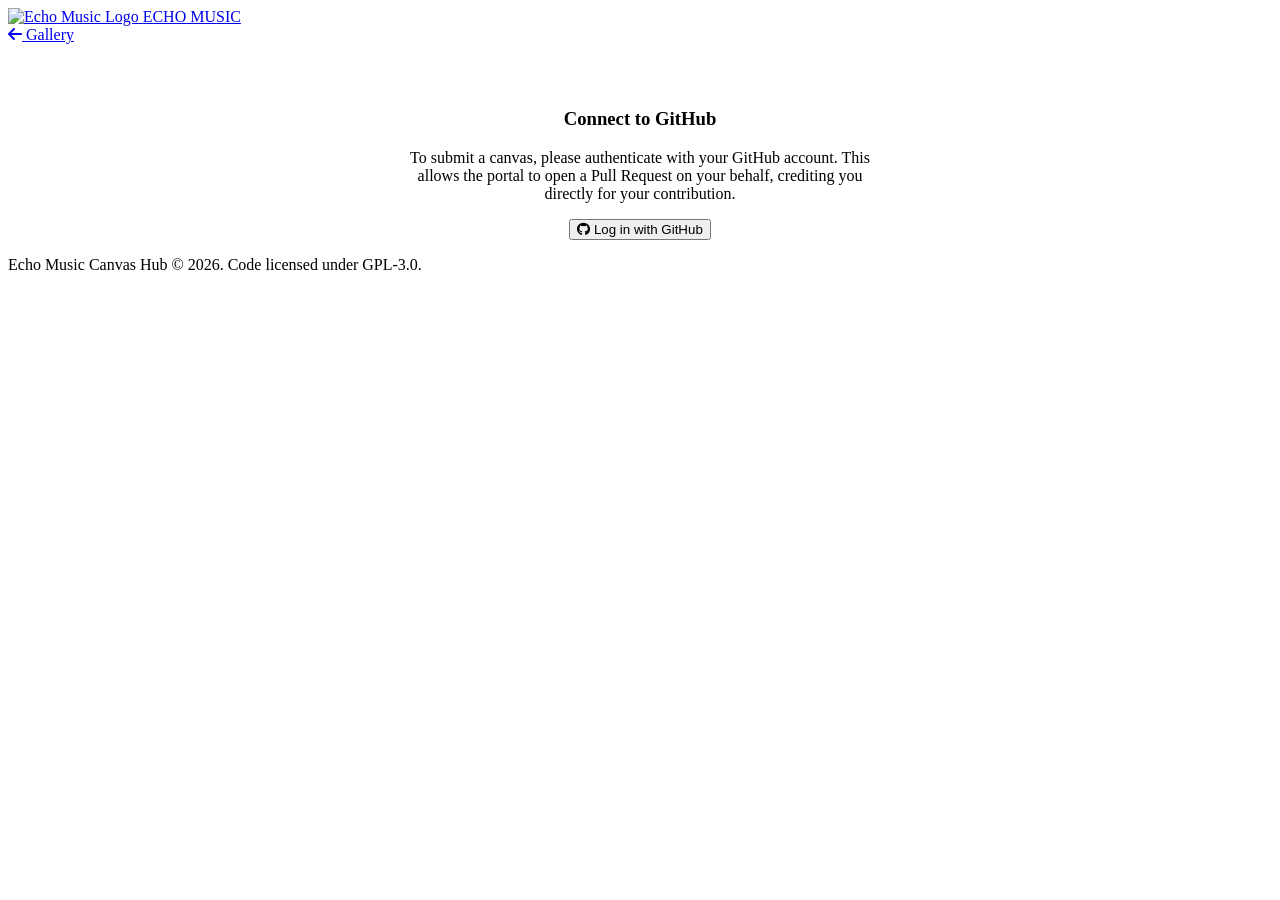
==== contribute.html @ 0ad4b3c5 "fix: add cache buster to contribute.html to bypass CDN cache" ====
<!DOCTYPE html>
<html lang="en">

<head>
    <meta charset="UTF-8">
    <meta name="viewport" content="width=device-width, initial-scale=1.0">
    <meta name="robots" content="noindex, nofollow">
    <meta name="theme-color" content="#121212">
    <title>Submit Canvas - Echo Music Canvas Hub</title>
    <link class="brand-favicon" rel="icon" type="image/png" href="App Logo/echo.png">
    <link rel="stylesheet" href="styles.css?v=4">
    <link rel="stylesheet" href="https://cdnjs.cloudflare.com/ajax/libs/font-awesome/6.4.0/css/all.min.css">
</head>

<body>
    <nav class="top-bar">
        <div class="top-bar-content">
            <a href="index.html" class="brand">
                <img src="App Logo/echo.png" alt="Echo Music Logo" class="app-icon">
                <span class="copyright">ECHO MUSIC</span>
            </a>
            <div class="nav-links">
                <a href="index.html" class="nav-link"><i class="fas fa-arrow-left"></i> Gallery</a>
            </div>
        </div>
    </nav>

    <main class="container contribute-container">

        <section id="login-section" class="auth-clean-section" style="display: none; text-align: center; max-width: 480px; margin: 4rem auto 0 auto;">
            <h3 class="auth-title">Connect to GitHub</h3>
            <p class="auth-desc">To submit a canvas, please authenticate with your GitHub account. This allows the portal to open a Pull Request on your behalf, crediting you directly for your contribution.</p>
            <button id="login-btn" class="btn btn-primary btn-auth-login">
                <i class="fab fa-github"></i> Log in with GitHub
            </button>
            <div id="login-limit-banner" class="limit-status-banner" style="display: none;">
                <div class="limit-bar-container">
                    <div id="limit-bar-progress" class="limit-bar-fill"></div>
                </div>
                <p id="limit-status-text" class="limit-text">Loading daily capacity status...</p>
            </div>
        </section>

        <section id="form-section" class="form-card" style="display: none; max-width: 700px; margin: 0 auto;">
            <div id="user-profile" class="user-profile-bar">
                <div class="user-info">
                    <img id="user-avatar" src="" alt="Avatar" class="avatar-img">
                    <div>
                        <span class="signed-in-as">Logged in as</span>
                        <strong id="user-name" class="username-text"></strong>
                    </div>
                </div>
                <button id="logout-btn" class="btn-text-only" title="Sign Out">
                    <i class="fas fa-sign-out-alt"></i> Sign Out
                </button>
            </div>

            <form id="contrib-form" onsubmit="return false;">

                <div class="form-group">
                    <label class="form-label">Submission Category</label>
                    <div class="segmented-control">
                        <input type="radio" id="type-song" name="dest-dir" value="Song" checked>
                        <label for="type-song" class="segment-btn">
                            <i class="fas fa-music"></i> Song Canvas
                        </label>
                        <input type="radio" id="type-album" name="dest-dir" value="Album">
                        <label for="type-album" class="segment-btn">
                            <i class="fas fa-compact-disc"></i> Album Canvas
                        </label>
                    </div>
                    <span class="field-desc">Choose "Song Canvas" for single tracks, or "Album Canvas" for entire album loops.</span>
                </div>

                <div class="form-group">
                    <label class="form-label">Canvas Source</label>
                    <div class="segmented-control">
                        <input type="radio" id="source-upload" name="canvas-source" value="upload" checked>
                        <label for="source-upload" class="segment-btn">
                            <i class="fas fa-cloud-upload-alt"></i> Upload New Video
                        </label>
                        <input type="radio" id="source-existing" name="canvas-source" value="existing">
                        <label for="source-existing" class="segment-btn">
                            <i class="fas fa-link"></i> Use Existing Canvas
                        </label>
                    </div>
                    <span class="field-desc">Upload a new video file, or reuse a canvas URL that's already in the gallery.</span>
                </div>

                <div id="upload-panel">
                    <div class="form-group">
                        <label class="form-label">Visualizer Video File</label>
                        <div id="drop-zone" class="drag-drop-box">
                            <input type="file" id="file-input" accept="video/mp4,.mp4" style="display: none;">
                            <i class="fas fa-cloud-upload-alt drop-icon"></i>
                            <h4 class="drop-text">Drag &amp; drop video here, or <span class="browse-link">browse files</span></h4>
                            <p class="drop-subtext">Supports .mp4 only &mdash; Max 5 MB</p>
                        </div>

                        <div id="file-info-banner" class="file-details-banner" style="display: none;">
                            <div class="file-meta">
                                <i class="fas fa-file-video file-icon"></i>
                                <div>
                                    <strong id="selected-file-name" class="file-name-text">video.mp4</strong>
                                    <span id="selected-file-size" class="file-size-text">0.00 MB</span>
                                </div>
                            </div>
                            <button type="button" id="remove-file-btn" class="btn-remove-file" title="Remove File">
                                <i class="fas fa-times"></i>
                            </button>
                        </div>
                    </div>

                    <div class="validation-container">
                        <h4 class="validation-title">Technical Requirements Validation</h4>
                        <div class="validation-list">
                            <div class="validation-item" id="check-format">
                                <i class="fas fa-circle-notch fa-spin check-status"></i>
                                <span>File format must be <code>.mp4</code></span>
                            </div>
                            <div class="validation-item" id="check-size">
                                <i class="fas fa-circle-notch fa-spin check-status"></i>
                                <span>File size must be equal to or less than <strong>5 MB</strong></span>
                            </div>
                            <div class="validation-item" id="check-duration">
                                <i class="fas fa-circle-notch fa-spin check-status"></i>
                                <span>Duration must be between <strong>3 and 30 seconds</strong></span>
                            </div>
                            <div class="validation-item" id="check-aspect">
                                <i class="fas fa-circle-notch fa-spin check-status"></i>
                                <span>Video must be vertical (9:16 aspect ratio)</span>
                            </div>
                        </div>
                    </div>
                </div>

                <div id="existing-panel" style="display: none;">
                    <div class="form-group">
                        <label class="form-label">Search Existing Canvas</label>
                        <div class="existing-search-box">
                            <i class="fas fa-search existing-search-icon"></i>
                            <input type="text" id="existing-search" placeholder="Search by song, artist, or URL…" autocomplete="off">
                        </div>
                        <span class="field-desc">Search the gallery to find a canvas you want to reuse. The same video file will be linked to the new song entries.</span>
                    </div>
                    <div id="existing-results" class="existing-results-list" style="display: none;"></div>
                    <div id="existing-selected-banner" class="existing-selected-card" style="display: none;">
                        <div class="existing-selected-meta">
                            <i class="fas fa-film existing-selected-icon"></i>
                            <div>
                                <strong id="existing-selected-title" class="existing-selected-name">Canvas Name</strong>
                                <span id="existing-selected-url" class="existing-selected-url-text"></span>
                            </div>
                        </div>
                        <button type="button" id="clear-existing-btn" class="btn-remove-file" title="Clear Selection">
                            <i class="fas fa-times"></i>
                        </button>
                    </div>
                </div>

                <div class="form-group" style="margin-top: 2rem;">
                    <label class="form-label">
                        Songs to Link
                        <span class="song-count-badge" id="song-count-badge">0 songs</span>
                    </label>
                    <span class="field-desc">Add one or more songs that should use this canvas. Each entry needs a song title and artist name.</span>

                    <div id="song-entries-list" class="song-entries-list"></div>

                    <button type="button" id="add-song-btn" class="btn-add-song">
                        <i class="fas fa-plus"></i> Add Song Entry
                    </button>
                </div>

                <button type="button" id="submit-canvas-btn" class="btn btn-primary" style="width: 100%; justify-content: center; margin-top: 2rem;" disabled>
                    <i class="fas fa-paper-plane"></i> Submit to GitHub
                </button>
            </form>
        </section>

        <section id="status-section" class="step-card status-card" style="display: none; max-width: 550px; margin: 0 auto; text-align: center;">
            <div id="status-loader" class="loader" style="margin: 2rem auto;"></div>
            <div id="status-success-icon" style="display: none; color: var(--accent-secondary); font-size: 4rem; margin: 2rem 0;">
                <i class="fas fa-check-circle"></i>
            </div>
            <div id="status-error-icon" style="display: none; color: #dc2626; font-size: 4rem; margin: 2rem 0;">
                <i class="fas fa-exclamation-circle"></i>
            </div>
            
            <h3 id="status-title">Uploading Canvas...</h3>
            <p id="status-message" style="color: var(--text-dim); margin-bottom: 2rem; line-height: 1.7;">Please hold tight while we configure your fork and create the pull request.</p>
            
            <div id="pr-link-container" style="display: none; margin-bottom: 2rem;">
                <a id="pr-link" href="#" target="_blank" class="btn-github-pr">
                    <i class="fab fa-github"></i> View Pull Request on GitHub
                </a>
            </div>

            <button id="status-action-btn" class="btn btn-primary" style="display: none; width: 100%; justify-content: center;">
                Go Back
            </button>
        </section>
    </main>

    <footer>
        <div class="footer-content">
            <p>Echo Music Canvas Hub &copy; 2026. Code licensed under GPL-3.0.</p>
        </div>
    </footer>

    <video id="validation-video-element" style="display: none;" preload="metadata" muted></video>

    <script src="contribute.js?v=5?v=4"></script>
</body>

</html>
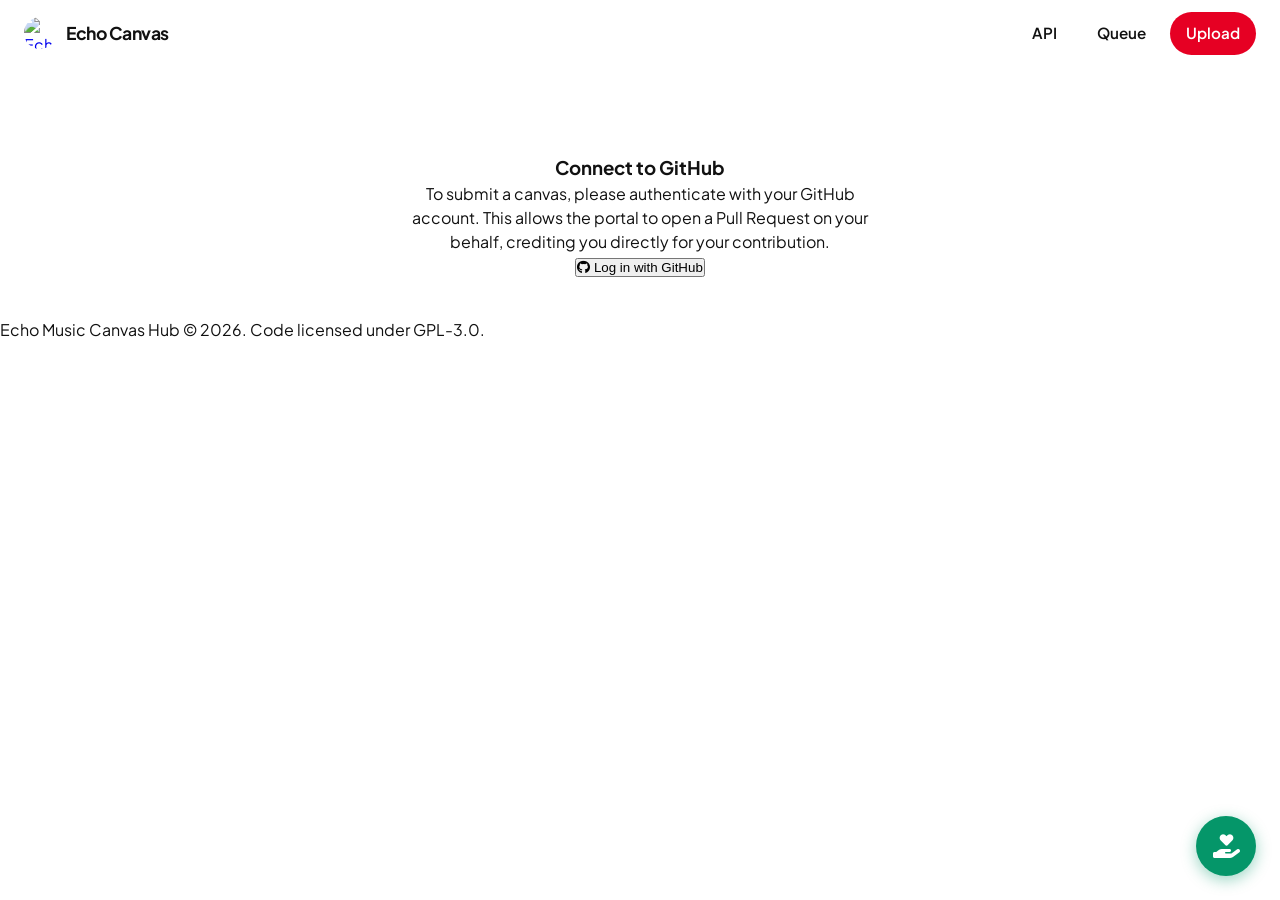
==== commit 2d646bd6: "fix: unify navigation, add lazy loading via IntersectionObserver, and add floating donation button" ====
--- a/contribute.html
+++ b/contribute.html
@@ -17,10 +17,20 @@
         <div class="top-bar-content">
             <a href="index.html" class="brand">
                 <img src="App Logo/echo.png" alt="Echo Music Logo" class="app-icon">
-                <span class="copyright">ECHO MUSIC</span>
+                <span class="brand-text">Echo Canvas</span>
             </a>
-            <div class="nav-links">
-                <a href="index.html" class="nav-link"><i class="fas fa-arrow-left"></i> Gallery</a>
+            
+            <div class="nav-search-container">
+                <!-- Spacer -->
+            </div>
+
+            <button class="nav-hamburger" id="nav-hamburger" aria-label="Toggle menu" aria-expanded="false">
+                <span></span><span></span><span></span>
+            </button>
+            <div class="nav-links" id="nav-links">
+                <a href="developer.html" class="nav-btn-text">API</a>
+                <a href="pending.html" class="nav-btn-text">Queue</a>
+                <a href="contribute.html" class="nav-btn-primary" style="background: var(--accent);">Upload</a>
             </div>
         </div>
     </nav>
@@ -210,7 +220,10 @@
 
     <video id="validation-video-element" style="display: none;" preload="metadata" muted></video>
 
-    <script src="contribute.js?v=5?v=4"></script>
+    <script src="contribute.js?v=5"></script>
+    
+    <a href="https://support.iad1tya.cyou" target="_blank" rel="noopener" class="floating-donation" title="Support Echo Music">
+        <i class="fas fa-hand-holding-heart"></i>
+    </a>
 </body>
-
 </html>
--- a/styles.css
+++ b/styles.css
@@ -0,0 +1,431 @@
+@import url('https://fonts.googleapis.com/css2?family=Plus+Jakarta+Sans:wght@400;500;600;700&display=swap');
+
+:root {
+    --bg-main: #ffffff;
+    --text-main: #111111;
+    --text-dim: #767676;
+    --accent: #e60023; /* Pinterest Red */
+    --accent-hover: #ad081b;
+    --btn-gray: #efefef;
+    --btn-gray-hover: #e2e2e2;
+    --transition: all 0.2s ease;
+    --border-radius-card: 16px;
+    --border-radius-pill: 24px;
+    --shadow-hover: 0 4px 14px rgba(0,0,0,0.1);
+}
+
+* {
+    margin: 0;
+    padding: 0;
+    box-sizing: border-box;
+}
+
+::-webkit-scrollbar {
+    width: 8px;
+    height: 8px;
+}
+::-webkit-scrollbar-track {
+    background: transparent;
+}
+::-webkit-scrollbar-thumb {
+    background: #ccc;
+    border-radius: 10px;
+}
+
+body {
+    font-family: 'Plus Jakarta Sans', -apple-system, BlinkMacSystemFont, "Segoe UI", Roboto, Oxygen-Sans, Ubuntu, Cantarell, "Helvetica Neue", sans-serif;
+    background-color: var(--bg-main);
+    color: var(--text-main);
+    line-height: 1.5;
+    -webkit-font-smoothing: antialiased;
+    overflow-y: scroll;
+}
+
+/* =========================================
+   TOP NAVIGATION
+   ========================================= */
+.top-bar {
+    position: fixed;
+    top: 0;
+    width: 100%;
+    background: rgba(255, 255, 255, 0.95);
+    backdrop-filter: blur(10px);
+    -webkit-backdrop-filter: blur(10px);
+    z-index: 1000;
+    padding: 12px 0;
+}
+
+.top-bar-content {
+    display: flex;
+    align-items: center;
+    justify-content: space-between;
+    padding: 0 24px;
+    gap: 16px;
+}
+
+.brand {
+    display: flex;
+    align-items: center;
+    gap: 10px;
+    text-decoration: none;
+    flex-shrink: 0;
+}
+
+.app-icon {
+    width: 32px;
+    height: 32px;
+    border-radius: 50%;
+}
+
+.brand-text {
+    font-weight: 700;
+    font-size: 1.1rem;
+    color: var(--text-main);
+    letter-spacing: -0.5px;
+}
+
+.nav-search-container {
+    flex-grow: 1;
+    position: relative;
+    max-width: 800px;
+    margin: 0 20px;
+}
+
+.search-icon {
+    position: absolute;
+    left: 16px;
+    top: 50%;
+    transform: translateY(-50%);
+    color: #767676;
+    pointer-events: none;
+}
+
+.nav-search-input {
+    width: 100%;
+    background: var(--btn-gray);
+    border: none;
+    padding: 12px 16px 12px 44px;
+    border-radius: 100px;
+    font-family: inherit;
+    font-size: 1rem;
+    color: var(--text-main);
+    transition: var(--transition);
+}
+
+.nav-search-input:hover {
+    background: var(--btn-gray-hover);
+}
+
+.nav-search-input:focus {
+    outline: 4px solid rgba(0, 116, 232, 0.2);
+    background: var(--bg-main);
+    border-color: transparent;
+}
+
+.nav-links {
+    display: flex;
+    align-items: center;
+    gap: 8px;
+    flex-shrink: 0;
+}
+
+.nav-btn-text, .nav-btn-primary {
+    text-decoration: none;
+    font-weight: 600;
+    font-size: 0.95rem;
+    padding: 10px 16px;
+    border-radius: var(--border-radius-pill);
+    transition: var(--transition);
+    cursor: pointer;
+}
+
+.nav-btn-text {
+    color: var(--text-main);
+}
+.nav-btn-text:hover {
+    background: var(--btn-gray);
+}
+
+.nav-btn-primary {
+    background: var(--text-main);
+    color: #ffffff;
+}
+.nav-btn-primary:hover {
+    background: #000000;
+}
+
+.nav-hamburger {
+    display: none;
+    flex-direction: column;
+    justify-content: center;
+    align-items: center;
+    gap: 5px;
+    width: 40px;
+    height: 40px;
+    background: transparent;
+    border: none;
+    cursor: pointer;
+}
+.nav-hamburger span {
+    display: block;
+    width: 20px;
+    height: 2px;
+    background: var(--text-main);
+    border-radius: 2px;
+}
+
+/* =========================================
+   MAIN LAYOUT & GRID
+   ========================================= */
+.container {
+    padding: 90px 24px 40px 24px;
+    max-width: 2000px;
+    margin: 0 auto;
+}
+
+.gallery-header {
+    margin-bottom: 24px;
+    display: flex;
+    justify-content: center;
+}
+
+.badge {
+    background: var(--text-main);
+    color: #fff;
+    padding: 6px 16px;
+    border-radius: 100px;
+    font-weight: 600;
+    font-size: 0.85rem;
+}
+
+/* CSS Grid layout for 9:16 vertical videos */
+.pinterest-grid {
+    display: grid;
+    grid-template-columns: repeat(auto-fill, minmax(236px, 1fr));
+    gap: 24px;
+    align-items: start;
+}
+
+/* =========================================
+   PINTEREST CARDS
+   ========================================= */
+.pin-card {
+    display: flex;
+    flex-direction: column;
+    gap: 8px;
+    cursor: zoom-in;
+    position: relative;
+}
+
+.pin-media {
+    position: relative;
+    border-radius: var(--border-radius-card);
+    overflow: hidden;
+    background: var(--btn-gray);
+    aspect-ratio: 9/16;
+}
+
+.pin-media video {
+    width: 100%;
+    height: 100%;
+    object-fit: cover;
+    display: block;
+}
+
+/* Overlay that appears on hover */
+.pin-overlay {
+    position: absolute;
+    top: 0;
+    left: 0;
+    right: 0;
+    bottom: 0;
+    background: rgba(0, 0, 0, 0.4);
+    opacity: 0;
+    transition: opacity 0.25s ease;
+    border-radius: var(--border-radius-card);
+    display: flex;
+    justify-content: center;
+    align-items: center;
+    pointer-events: none;
+}
+
+.pin-media:hover .pin-overlay {
+    opacity: 1;
+}
+
+.pin-action-btn {
+    background: var(--accent);
+    color: white;
+    border: none;
+    padding: 10px 18px;
+    border-radius: var(--border-radius-pill);
+    font-weight: 700;
+    font-size: 0.95rem;
+    pointer-events: auto;
+    cursor: pointer;
+    transition: background 0.2s ease;
+    display: flex;
+    align-items: center;
+    gap: 8px;
+}
+.pin-action-btn:hover {
+    background: var(--accent-hover);
+}
+
+.pin-info {
+    padding: 0 4px;
+}
+
+.pin-title {
+    font-size: 0.95rem;
+    font-weight: 600;
+    color: var(--text-main);
+    white-space: nowrap;
+    overflow: hidden;
+    text-overflow: ellipsis;
+    line-height: 1.2;
+    margin-bottom: 2px;
+}
+
+.pin-artist {
+    font-size: 0.85rem;
+    color: var(--text-dim);
+    font-weight: 400;
+    white-space: nowrap;
+    overflow: hidden;
+    text-overflow: ellipsis;
+}
+
+/* =========================================
+   UTILITIES
+   ========================================= */
+.loader {
+    width: 40px;
+    height: 40px;
+    border: 3px solid var(--btn-gray);
+    border-top: 3px solid var(--text-main);
+    border-radius: 50%;
+    animation: spin 0.8s linear infinite;
+    margin: 5rem auto;
+    grid-column: 1/-1;
+}
+
+@keyframes spin {
+    to { transform: rotate(360deg); }
+}
+
+.empty-state {
+    grid-column: 1/-1;
+    text-align: center;
+    padding: 4rem;
+    color: var(--text-main);
+    font-size: 1.1rem;
+    font-weight: 500;
+}
+
+.local-warning-banner {
+    background: #fef2f2;
+    border: 1px solid #fee2e2;
+    color: #991b1b;
+    padding: 1rem;
+    border-radius: 12px;
+    margin-bottom: 2rem;
+    display: flex;
+    align-items: center;
+    gap: 12px;
+    font-size: 0.9rem;
+    justify-content: center;
+}
+
+/* =========================================
+   RESPONSIVE DESIGN
+   ========================================= */
+@media (max-width: 768px) {
+    .container {
+        padding: 80px 16px 24px 16px;
+    }
+    .top-bar-content {
+        padding: 0 16px;
+        gap: 12px;
+    }
+    .brand-text {
+        display: none; /* Hide text on mobile */
+    }
+    .nav-search-container {
+        margin: 0;
+    }
+    .pinterest-grid {
+        grid-template-columns: repeat(auto-fill, minmax(160px, 1fr));
+        gap: 16px;
+    }
+    
+    .nav-hamburger {
+        display: flex;
+    }
+    
+    .nav-links {
+        display: none;
+        position: absolute;
+        top: 100%;
+        left: 0;
+        right: 0;
+        background: #ffffff;
+        flex-direction: column;
+        align-items: stretch;
+        padding: 8px 16px 16px 16px;
+        border-bottom: 1px solid var(--btn-gray);
+        box-shadow: 0 10px 15px -3px rgba(0,0,0,0.1);
+    }
+    .nav-links.nav-open {
+        display: flex;
+    }
+    .nav-btn-text, .nav-btn-primary {
+        text-align: center;
+        margin-bottom: 8px;
+    }
+}
+
+@media (max-width: 480px) {
+    .pinterest-grid {
+        grid-template-columns: repeat(auto-fill, minmax(130px, 1fr));
+        gap: 12px;
+    }
+}
+
+/* =========================================
+   FLOATING DONATION BUTTON
+   ========================================= */
+.floating-donation {
+    position: fixed;
+    bottom: 24px;
+    right: 24px;
+    background: #059669;
+    color: white;
+    width: 60px;
+    height: 60px;
+    border-radius: 50%;
+    display: flex;
+    justify-content: center;
+    align-items: center;
+    font-size: 1.5rem;
+    box-shadow: 0 4px 15px rgba(5, 150, 105, 0.4);
+    text-decoration: none;
+    z-index: 1000;
+    transition: var(--transition);
+}
+
+.floating-donation:hover {
+    transform: translateY(-4px) scale(1.05);
+    box-shadow: 0 8px 25px rgba(5, 150, 105, 0.5);
+    background: #047857;
+}
+
+@media (max-width: 768px) {
+    .floating-donation {
+        bottom: 16px;
+        right: 16px;
+        width: 50px;
+        height: 50px;
+        font-size: 1.2rem;
+    }
+}
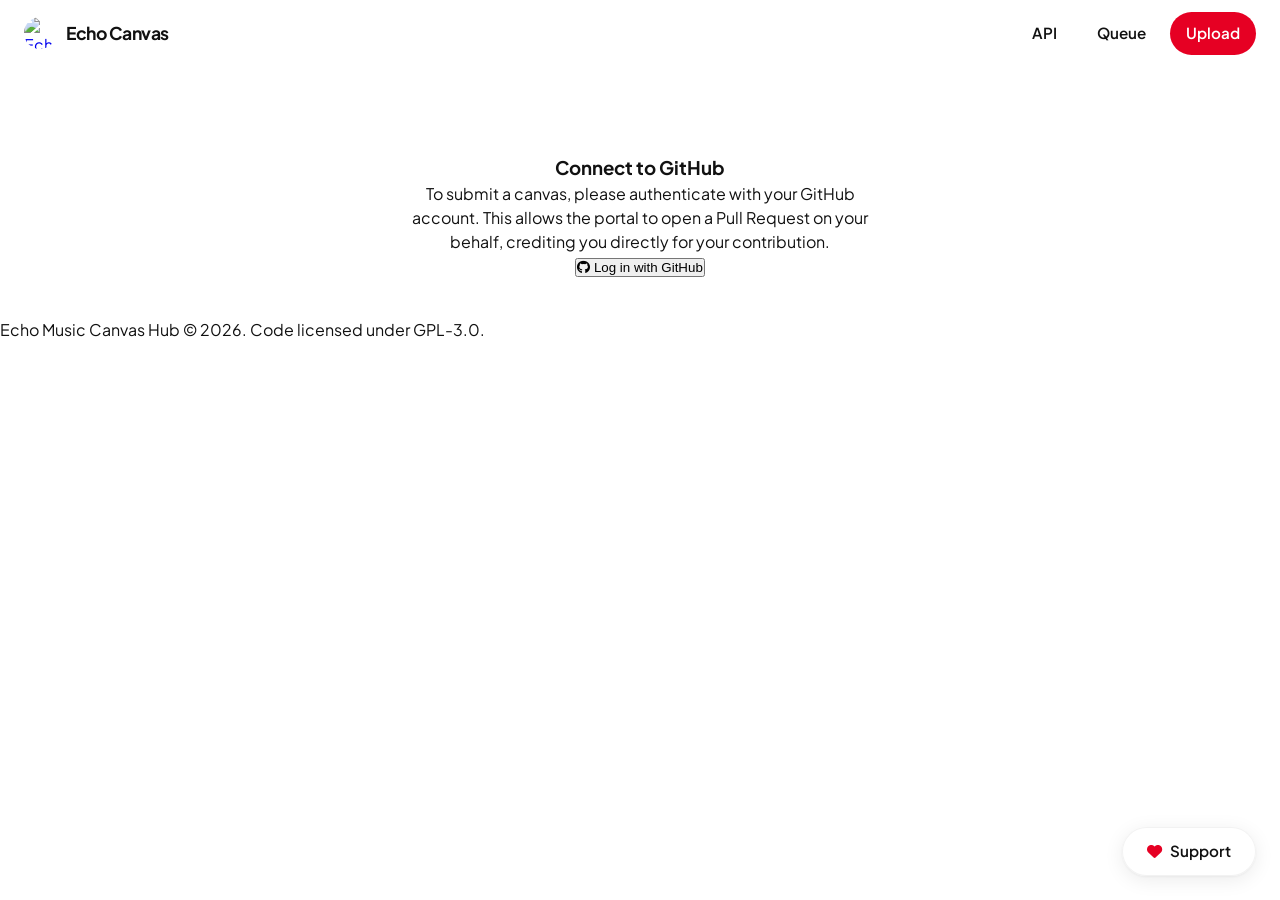
==== commit 3a64c47b: "feat: complete API and Queue page redesign, plus pill donate button" ====
--- a/contribute.html
+++ b/contribute.html
@@ -223,7 +223,7 @@
     <script src="contribute.js?v=5"></script>
     
     <a href="https://support.iad1tya.cyou" target="_blank" rel="noopener" class="floating-donation" title="Support Echo Music">
-        <i class="fas fa-hand-holding-heart"></i>
+        <i class="fas fa-heart"></i> Support
     </a>
 </body>
 </html>
--- a/styles.css
+++ b/styles.css
@@ -399,33 +399,367 @@
     position: fixed;
     bottom: 24px;
     right: 24px;
-    background: #059669;
-    color: white;
-    width: 60px;
-    height: 60px;
-    border-radius: 50%;
-    display: flex;
-    justify-content: center;
-    align-items: center;
-    font-size: 1.5rem;
-    box-shadow: 0 4px 15px rgba(5, 150, 105, 0.4);
+    background: rgba(255, 255, 255, 0.9);
+    backdrop-filter: blur(10px);
+    -webkit-backdrop-filter: blur(10px);
+    color: var(--text-main);
+    padding: 12px 24px;
+    border-radius: 100px;
+    display: flex;
+    justify-content: center;
+    align-items: center;
+    gap: 8px;
+    font-size: 0.95rem;
+    font-weight: 600;
+    box-shadow: 0 4px 20px rgba(0, 0, 0, 0.08), 0 1px 3px rgba(0,0,0,0.05);
     text-decoration: none;
     z-index: 1000;
     transition: var(--transition);
+    border: 1px solid rgba(0,0,0,0.05);
+}
+
+.floating-donation i {
+    color: var(--accent); /* Red heart */
 }
 
 .floating-donation:hover {
-    transform: translateY(-4px) scale(1.05);
-    box-shadow: 0 8px 25px rgba(5, 150, 105, 0.5);
-    background: #047857;
+    transform: translateY(-4px) scale(1.02);
+    box-shadow: 0 8px 30px rgba(0, 0, 0, 0.12), 0 4px 10px rgba(0,0,0,0.05);
+    background: #ffffff;
 }
 
 @media (max-width: 768px) {
     .floating-donation {
         bottom: 16px;
         right: 16px;
-        width: 50px;
-        height: 50px;
-        font-size: 1.2rem;
-    }
-}
+        padding: 10px 20px;
+        font-size: 0.9rem;
+    }
+}
+
+/* =========================================
+   DEVELOPER (API) PAGE STYLES
+   ========================================= */
+.dev-container {
+    max-width: 900px;
+}
+.dev-container header h1 {
+    font-size: 3rem;
+    font-weight: 700;
+    letter-spacing: -1px;
+    line-height: 1.1;
+    margin-bottom: 1rem;
+}
+.dev-container header p {
+    font-size: 1.1rem;
+    color: var(--text-dim);
+    max-width: 600px;
+}
+.dev-section {
+    margin-bottom: 4rem;
+}
+.section-title {
+    font-size: 1.5rem;
+    font-weight: 700;
+    margin-bottom: 1.5rem;
+    color: var(--text-main);
+}
+.dev-card {
+    background: var(--btn-gray);
+    border-radius: var(--border-radius-card);
+    padding: 2rem;
+    margin-bottom: 1.5rem;
+}
+.dev-card h3 {
+    display: flex;
+    align-items: center;
+    gap: 10px;
+    font-size: 1.2rem;
+    margin-bottom: 1rem;
+}
+.dev-card h3 i {
+    color: var(--accent);
+}
+.dev-card p {
+    color: var(--text-dim);
+    margin-bottom: 1.5rem;
+}
+.code-block {
+    background: #1e1e1e;
+    border-radius: 12px;
+    overflow: hidden;
+    margin: 1.5rem 0;
+}
+.code-header {
+    display: flex;
+    justify-content: space-between;
+    align-items: center;
+    padding: 10px 16px;
+    background: #2a2a2a;
+    color: #a0a0a0;
+    font-size: 0.85rem;
+    font-weight: 600;
+}
+.copy-btn {
+    background: transparent;
+    border: none;
+    color: #a0a0a0;
+    cursor: pointer;
+    font-weight: 600;
+    transition: var(--transition);
+}
+.copy-btn:hover {
+    color: #ffffff;
+}
+.code-block pre {
+    padding: 16px;
+    margin: 0;
+    overflow-x: auto;
+    color: #e0e0e0;
+    font-family: 'SFMono-Regular', Consolas, 'Liberation Mono', Menlo, monospace;
+    font-size: 0.9rem;
+    line-height: 1.5;
+}
+.dev-flow {
+    display: flex;
+    align-items: center;
+    gap: 1rem;
+    background: #ffffff;
+    padding: 1.5rem;
+    border-radius: 12px;
+    overflow-x: auto;
+}
+.flow-step {
+    display: flex;
+    flex-direction: column;
+    align-items: center;
+    gap: 8px;
+    font-weight: 600;
+    font-size: 0.9rem;
+    text-align: center;
+    min-width: 120px;
+}
+.flow-num {
+    width: 32px;
+    height: 32px;
+    background: var(--text-main);
+    color: #fff;
+    border-radius: 50%;
+    display: flex;
+    align-items: center;
+    justify-content: center;
+}
+.flow-arrow {
+    color: #ccc;
+}
+.schema-table {
+    overflow-x: auto;
+    background: #ffffff;
+    border-radius: 12px;
+    padding: 1px;
+}
+.schema-table table {
+    width: 100%;
+    border-collapse: collapse;
+    font-size: 0.9rem;
+}
+.schema-table th, .schema-table td {
+    padding: 12px 16px;
+    text-align: left;
+    border-bottom: 1px solid var(--btn-gray);
+}
+.schema-table th {
+    font-weight: 600;
+    color: var(--text-dim);
+}
+.instruction-grid {
+    display: grid;
+    grid-template-columns: repeat(auto-fit, minmax(250px, 1fr));
+    gap: 1.5rem;
+}
+.step-card {
+    background: var(--btn-gray);
+    padding: 2rem;
+    border-radius: var(--border-radius-card);
+}
+.step-card .step-number {
+    display: inline-block;
+    font-size: 1.5rem;
+    color: var(--accent);
+    margin-bottom: 1rem;
+}
+.dev-info-grid {
+    display: grid;
+    grid-template-columns: repeat(auto-fit, minmax(300px, 1fr));
+    gap: 1.5rem;
+}
+.dev-info-item {
+    display: flex;
+    gap: 16px;
+}
+.dev-info-item .info-icon {
+    font-size: 1.5rem;
+    color: var(--accent);
+}
+.dev-info-item strong {
+    display: block;
+    margin-bottom: 4px;
+}
+.dev-info-item p {
+    margin-bottom: 0;
+}
+
+/* =========================================
+   PENDING QUEUE PAGE STYLES
+   ========================================= */
+.pending-list {
+    display: grid;
+    grid-template-columns: repeat(auto-fill, minmax(280px, 1fr));
+    gap: 24px;
+    align-items: start;
+}
+.pending-card {
+    background: var(--btn-gray);
+    border-radius: var(--border-radius-card);
+    overflow: hidden;
+    display: flex;
+    flex-direction: column;
+}
+.pending-card-layout {
+    display: contents;
+}
+.pending-video-wrapper {
+    position: relative;
+    width: 100%;
+    aspect-ratio: 9/16;
+    background: #000;
+    overflow: hidden;
+    cursor: zoom-in;
+}
+.pending-video-wrapper video {
+    width: 100%;
+    height: 100%;
+    object-fit: cover;
+}
+.pending-video-overlay {
+    position: absolute;
+    inset: 0;
+    background: rgba(0,0,0,0.3);
+    display: flex;
+    align-items: center;
+    justify-content: center;
+    color: white;
+    font-size: 2rem;
+    opacity: 1;
+    transition: var(--transition);
+    pointer-events: none;
+}
+.pending-no-video {
+    display: flex;
+    flex-direction: column;
+    align-items: center;
+    justify-content: center;
+    color: #666;
+    gap: 10px;
+    font-size: 1.2rem;
+}
+.pending-info-col {
+    padding: 1.5rem;
+    display: flex;
+    flex-direction: column;
+    gap: 1rem;
+}
+.pending-pr-meta {
+    display: flex;
+    justify-content: space-between;
+    align-items: center;
+    font-size: 0.85rem;
+}
+.pending-pr-badge {
+    background: #fff;
+    padding: 4px 10px;
+    border-radius: 100px;
+    font-weight: 600;
+    color: var(--text-main);
+}
+.pending-time {
+    color: var(--text-dim);
+}
+.pending-pr-title {
+    font-size: 1.1rem;
+    font-weight: 700;
+    line-height: 1.3;
+}
+.pending-author {
+    display: flex;
+    align-items: center;
+    gap: 8px;
+    font-size: 0.9rem;
+    color: var(--text-dim);
+}
+.pending-avatar {
+    width: 24px;
+    height: 24px;
+    border-radius: 50%;
+}
+.pending-songs-list {
+    background: #fff;
+    border-radius: 12px;
+    padding: 12px;
+    display: flex;
+    flex-direction: column;
+    gap: 8px;
+}
+.pending-song-item {
+    display: flex;
+    align-items: center;
+    gap: 12px;
+}
+.pending-song-item i {
+    color: var(--text-dim);
+    font-size: 0.8rem;
+}
+.pending-song-info {
+    display: flex;
+    flex-direction: column;
+    overflow: hidden;
+}
+.pending-song-name {
+    font-weight: 600;
+    font-size: 0.9rem;
+    white-space: nowrap;
+    overflow: hidden;
+    text-overflow: ellipsis;
+}
+.pending-artist-name {
+    font-size: 0.8rem;
+    color: var(--text-dim);
+    white-space: nowrap;
+    overflow: hidden;
+    text-overflow: ellipsis;
+}
+.pending-more {
+    font-size: 0.8rem;
+    color: var(--accent);
+    font-weight: 600;
+    text-align: center;
+    margin-top: 4px;
+}
+.pending-view-btn {
+    display: flex;
+    align-items: center;
+    justify-content: center;
+    gap: 8px;
+    background: var(--text-main);
+    color: white;
+    text-decoration: none;
+    padding: 12px;
+    border-radius: var(--border-radius-pill);
+    font-weight: 600;
+    font-size: 0.95rem;
+    transition: var(--transition);
+}
+.pending-view-btn:hover {
+    background: #000;
+}
+
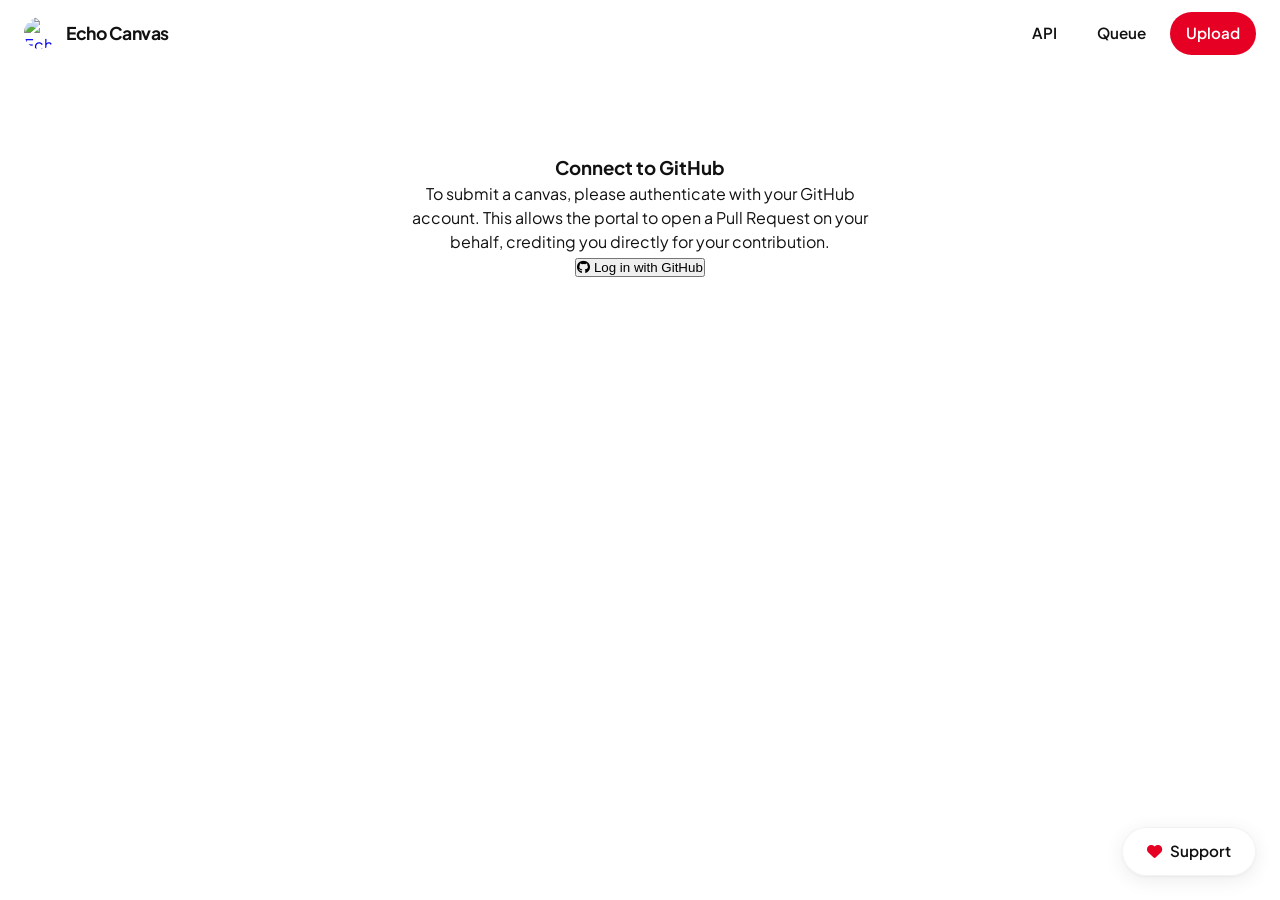
==== commit 91828a1f: "fix: remove footers entirely and update queue empty state" ====
--- a/contribute.html
+++ b/contribute.html
@@ -212,11 +212,7 @@
         </section>
     </main>
 
-    <footer>
-        <div class="footer-content">
-            <p>Echo Music Canvas Hub &copy; 2026. Code licensed under GPL-3.0.</p>
-        </div>
-    </footer>
+
 
     <video id="validation-video-element" style="display: none;" preload="metadata" muted></video>
 
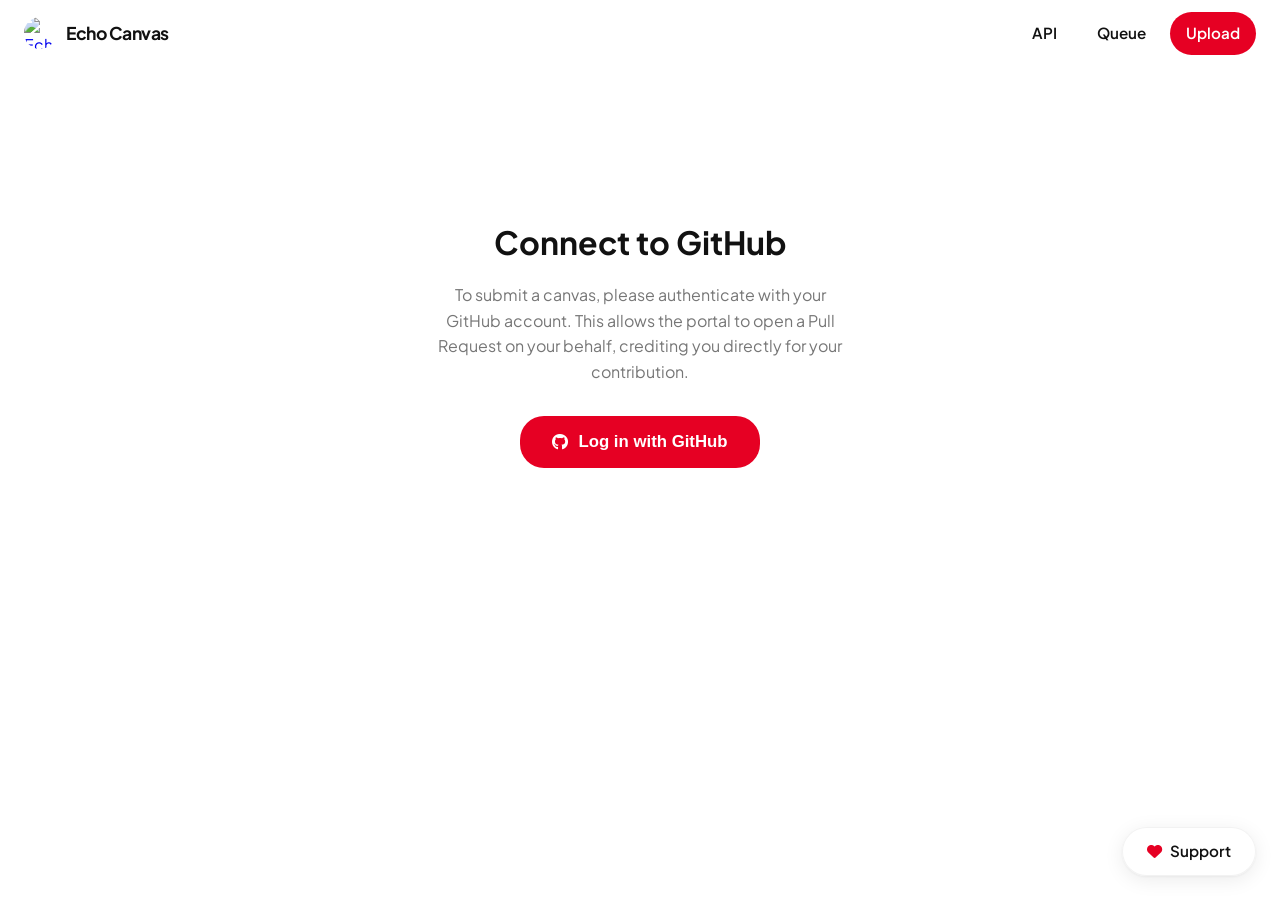
==== commit e887e14a: "simplified the homescreen to be completely minimal" ====
--- a/contribute.html
+++ b/contribute.html
@@ -43,12 +43,6 @@
             <button id="login-btn" class="btn btn-primary btn-auth-login">
                 <i class="fab fa-github"></i> Log in with GitHub
             </button>
-            <div id="login-limit-banner" class="limit-status-banner" style="display: none;">
-                <div class="limit-bar-container">
-                    <div id="limit-bar-progress" class="limit-bar-fill"></div>
-                </div>
-                <p id="limit-status-text" class="limit-text">Loading daily capacity status...</p>
-            </div>
         </section>
 
         <section id="form-section" class="form-card" style="display: none; max-width: 700px; margin: 0 auto;">
--- a/styles.css
+++ b/styles.css
@@ -763,3 +763,636 @@
     background: #000;
 }
 
+/* =========================================
+   UPLOAD / CONTRIBUTE PAGE STYLES
+   ========================================= */
+.auth-clean-section {
+    background: transparent;
+    padding: 4rem 2rem;
+    border-radius: var(--border-radius-card);
+    margin-top: 4rem;
+    text-align: center;
+}
+.auth-title {
+    font-size: 2rem;
+    font-weight: 700;
+    margin-bottom: 1rem;
+}
+.auth-desc {
+    color: var(--text-dim);
+    margin-bottom: 2rem;
+    line-height: 1.6;
+}
+.btn-auth-login {
+    display: inline-flex;
+    align-items: center;
+    justify-content: center;
+    gap: 10px;
+    padding: 14px 28px;
+    border-radius: var(--border-radius-pill);
+    font-weight: 600;
+    background: var(--text-main);
+    color: #fff;
+    text-decoration: none;
+    border: none;
+    font-size: 1rem;
+    cursor: pointer;
+    transition: var(--transition);
+}
+.btn-auth-login:hover {
+    background: #000;
+    transform: translateY(-2px);
+}
+.limit-status-banner {
+    margin-top: 2rem;
+}
+.limit-bar-container {
+    height: 6px;
+    background: #e5e7eb;
+    border-radius: 100px;
+    overflow: hidden;
+    margin-bottom: 8px;
+}
+.limit-bar-fill {
+    height: 100%;
+    background: var(--accent);
+    transition: width 0.3s ease;
+}
+.limit-text {
+    font-size: 0.85rem;
+    color: var(--text-dim);
+}
+.form-card {
+    background: #fff;
+    padding: 2.5rem;
+    border-radius: var(--border-radius-card);
+    box-shadow: 0 4px 24px rgba(0,0,0,0.06);
+    margin: 3rem auto;
+}
+.user-profile-bar {
+    display: flex;
+    justify-content: space-between;
+    align-items: center;
+    padding-bottom: 1.5rem;
+    border-bottom: 1px solid var(--btn-gray);
+    margin-bottom: 2rem;
+}
+.user-info {
+    display: flex;
+    align-items: center;
+    gap: 12px;
+}
+.avatar-img {
+    width: 44px;
+    height: 44px;
+    border-radius: 50%;
+}
+.signed-in-as {
+    display: block;
+    font-size: 0.8rem;
+    color: var(--text-dim);
+}
+.username-text {
+    font-weight: 700;
+    font-size: 1.1rem;
+}
+.btn-text-only {
+    background: none;
+    border: none;
+    color: var(--text-dim);
+    font-weight: 600;
+    cursor: pointer;
+    transition: var(--transition);
+    font-size: 0.95rem;
+    display: flex;
+    align-items: center;
+    gap: 6px;
+}
+.btn-text-only:hover {
+    color: var(--accent);
+}
+.form-group {
+    margin-bottom: 2rem;
+}
+.form-label {
+    display: block;
+    font-weight: 700;
+    font-size: 1.1rem;
+    margin-bottom: 0.75rem;
+    color: var(--text-main);
+}
+.segmented-control {
+    display: flex;
+    gap: 8px;
+    margin-bottom: 0.5rem;
+    background: var(--btn-gray);
+    padding: 6px;
+    border-radius: var(--border-radius-pill);
+}
+.segmented-control input[type="radio"] {
+    display: none;
+}
+.segment-btn {
+    flex: 1;
+    text-align: center;
+    padding: 12px;
+    border-radius: var(--border-radius-pill);
+    font-weight: 600;
+    cursor: pointer;
+    transition: var(--transition);
+    color: var(--text-dim);
+    display: flex;
+    align-items: center;
+    justify-content: center;
+    gap: 8px;
+}
+.segmented-control input[type="radio"]:checked + .segment-btn {
+    background: #fff;
+    color: var(--text-main);
+    box-shadow: 0 2px 8px rgba(0,0,0,0.08);
+}
+.field-desc {
+    font-size: 0.85rem;
+    color: var(--text-dim);
+    display: block;
+    margin-top: 8px;
+}
+.drag-drop-box {
+    border: 2px dashed #e5e7eb;
+    border-radius: var(--border-radius-card);
+    padding: 3rem 2rem;
+    text-align: center;
+    cursor: pointer;
+    transition: var(--transition);
+    background: #fafafa;
+    display: flex;
+    flex-direction: column;
+    align-items: center;
+    justify-content: center;
+    gap: 12px;
+}
+.drag-drop-box.drag-active {
+    border-color: var(--accent);
+    background: #fff0f0;
+}
+.drop-icon {
+    font-size: 2.5rem;
+    color: var(--text-dim);
+}
+.drag-drop-box:hover .drop-icon {
+    color: var(--accent);
+}
+.drop-text {
+    font-size: 1.1rem;
+    font-weight: 600;
+}
+.browse-link {
+    color: var(--accent);
+    font-weight: 600;
+}
+.drop-subtext {
+    color: var(--text-dim);
+    font-size: 0.9rem;
+}
+.file-details-banner {
+    display: flex;
+    justify-content: space-between;
+    align-items: center;
+    background: var(--btn-gray);
+    padding: 1rem 1.5rem;
+    border-radius: var(--border-radius-card);
+    margin-top: 1rem;
+}
+.file-meta {
+    display: flex;
+    align-items: center;
+    gap: 16px;
+}
+.file-icon {
+    font-size: 1.8rem;
+    color: var(--accent);
+}
+.file-name-text {
+    display: block;
+    font-weight: 600;
+    font-size: 1rem;
+    margin-bottom: 4px;
+}
+.file-size-text {
+    font-size: 0.85rem;
+    color: var(--text-dim);
+}
+.btn-remove-file {
+    background: #fff;
+    border: none;
+    width: 36px;
+    height: 36px;
+    border-radius: 50%;
+    color: var(--text-dim);
+    display: flex;
+    align-items: center;
+    justify-content: center;
+    cursor: pointer;
+    font-size: 1rem;
+    transition: var(--transition);
+    box-shadow: 0 2px 8px rgba(0,0,0,0.05);
+}
+.btn-remove-file:hover {
+    color: #dc2626;
+    box-shadow: 0 4px 12px rgba(220, 38, 38, 0.15);
+}
+.validation-container {
+    margin-top: 2rem;
+    background: var(--btn-gray);
+    padding: 1.5rem;
+    border-radius: var(--border-radius-card);
+}
+.validation-title {
+    font-size: 1rem;
+    font-weight: 700;
+    margin-bottom: 1rem;
+    color: var(--text-main);
+}
+.validation-list {
+    display: flex;
+    flex-direction: column;
+    gap: 12px;
+}
+.validation-item {
+    display: flex;
+    align-items: center;
+    gap: 12px;
+    font-size: 0.95rem;
+    font-weight: 500;
+    color: var(--text-dim);
+}
+.validation-item.valid {
+    color: #059669;
+}
+.validation-item.invalid {
+    color: #dc2626;
+}
+.check-status {
+    font-size: 1.2rem;
+}
+.existing-search-box {
+    position: relative;
+    display: flex;
+    align-items: center;
+}
+.existing-search-icon {
+    position: absolute;
+    left: 16px;
+    color: var(--text-dim);
+}
+#existing-search, .song-api-search {
+    width: 100%;
+    padding: 14px 16px 14px 44px;
+    border-radius: var(--border-radius-pill);
+    border: 2px solid #e5e7eb;
+    background: #fff;
+    font-size: 1rem;
+    transition: var(--transition);
+    outline: none;
+    box-shadow: 0 4px 12px rgba(0,0,0,0.03);
+}
+#existing-search:focus, .song-api-search:focus {
+    border-color: var(--accent);
+    background: #fff;
+    box-shadow: 0 0 0 4px rgba(220, 38, 38, 0.1);
+}
+.existing-results-list {
+    background: #fff;
+    border: 1px solid #eaeaea;
+    border-radius: var(--border-radius-card);
+    padding: 8px;
+    margin-top: 8px;
+    box-shadow: 0 4px 12px rgba(0,0,0,0.05);
+}
+.existing-result-item {
+    width: 100%;
+    text-align: left;
+    display: flex;
+    align-items: center;
+    justify-content: space-between;
+    padding: 12px;
+    background: transparent;
+    border: none;
+    border-radius: 8px;
+    cursor: pointer;
+    transition: var(--transition);
+}
+.existing-result-item:hover {
+    background: var(--btn-gray);
+}
+.existing-result-label {
+    display: flex;
+    flex-direction: column;
+}
+.existing-result-song {
+    font-weight: 600;
+    font-size: 0.95rem;
+    color: var(--text-main);
+}
+.existing-result-artist {
+    font-size: 0.85rem;
+    color: var(--text-dim);
+}
+.existing-result-url {
+    font-size: 0.85rem;
+    color: var(--accent);
+}
+.existing-selected-card {
+    display: flex;
+    justify-content: space-between;
+    align-items: center;
+    background: var(--btn-gray);
+    padding: 1rem 1.5rem;
+    border-radius: var(--border-radius-card);
+    margin-top: 1rem;
+}
+.existing-selected-meta {
+    display: flex;
+    align-items: center;
+    gap: 16px;
+}
+.existing-selected-icon {
+    font-size: 1.5rem;
+    color: var(--accent);
+}
+.existing-selected-name {
+    display: block;
+    font-weight: 600;
+}
+.existing-selected-url-text {
+    font-size: 0.85rem;
+    color: var(--text-dim);
+}
+.song-count-badge {
+    display: inline-block;
+    background: var(--accent);
+    color: white;
+    padding: 4px 10px;
+    border-radius: 100px;
+    font-size: 0.75rem;
+    font-weight: 600;
+    margin-left: 8px;
+    vertical-align: middle;
+}
+.song-entries-list {
+    display: flex;
+    flex-direction: column;
+    gap: 1rem;
+    margin-top: 1rem;
+}
+.song-entry-row {
+    display: flex;
+    align-items: center;
+    gap: 1rem;
+    background: var(--btn-gray);
+    padding: 1.5rem;
+    border-radius: var(--border-radius-card);
+    position: relative;
+}
+.song-entry-fields {
+    display: flex;
+    gap: 1rem;
+    width: 100%;
+}
+@media (max-width: 600px) { 
+    .song-entry-fields { flex-direction: column; } 
+    .song-entry-row { flex-direction: column; align-items: stretch; }
+    .btn-remove-song-entry { position: absolute; top: 12px; right: 12px; }
+}
+.song-entry-song, .song-entry-artist {
+    flex: 1;
+    padding: 14px 16px;
+    border-radius: var(--border-radius-pill);
+    border: 2px solid transparent;
+    background: #f9f9f9;
+    color: var(--text-dim);
+    font-size: 0.95rem;
+    transition: var(--transition);
+    outline: none;
+    pointer-events: none;
+}
+.song-entry-song:focus, .song-entry-artist:focus {
+    border-color: var(--accent);
+    box-shadow: 0 0 0 4px rgba(220, 38, 38, 0.1);
+}
+.btn-remove-song-entry {
+    background: #fff;
+    border: none;
+    width: 44px;
+    height: 44px;
+    border-radius: 50%;
+    color: var(--text-dim);
+    display: flex;
+    align-items: center;
+    justify-content: center;
+    cursor: pointer;
+    transition: var(--transition);
+    box-shadow: 0 2px 8px rgba(0,0,0,0.05);
+    flex-shrink: 0;
+}
+.btn-remove-song-entry:hover {
+    color: #dc2626;
+    box-shadow: 0 4px 12px rgba(220, 38, 38, 0.2);
+}
+.btn-add-song {
+    width: 100%;
+    padding: 16px;
+    background: transparent;
+    border: 2px dashed #e5e7eb;
+    border-radius: var(--border-radius-pill);
+    color: var(--text-dim);
+    font-weight: 600;
+    font-size: 0.95rem;
+    cursor: pointer;
+    transition: var(--transition);
+    margin-top: 1rem;
+    display: flex;
+    align-items: center;
+    justify-content: center;
+    gap: 8px;
+}
+.btn-add-song:hover {
+    border-color: var(--accent);
+    color: var(--accent);
+    background: #fff0f0;
+}
+.status-card {
+    background: #fff;
+    padding: 4rem 2rem;
+    border-radius: var(--border-radius-card);
+    box-shadow: 0 4px 24px rgba(0,0,0,0.06);
+    margin: 4rem auto;
+}
+.btn-github-pr {
+    display: inline-flex;
+    align-items: center;
+    justify-content: center;
+    gap: 10px;
+    padding: 14px 28px;
+    background: #24292e;
+    color: white;
+    text-decoration: none;
+    font-weight: 600;
+    border-radius: var(--border-radius-pill);
+    transition: var(--transition);
+    font-size: 1rem;
+}
+.btn-github-pr:hover {
+    background: #000;
+    transform: translateY(-2px);
+    box-shadow: 0 4px 12px rgba(0,0,0,0.2);
+}
+
+/* =========================================
+   GENERAL BUTTONS
+   ========================================= */
+.btn-primary {
+    display: inline-flex;
+    align-items: center;
+    justify-content: center;
+    gap: 10px;
+    padding: 16px 32px;
+    border-radius: var(--border-radius-pill);
+    font-weight: 700;
+    background: var(--accent);
+    color: #fff;
+    text-decoration: none;
+    border: none;
+    font-size: 1.05rem;
+    cursor: pointer;
+    transition: var(--transition);
+}
+.btn-primary:hover:not(:disabled) {
+    background: var(--accent-hover);
+    transform: translateY(-2px);
+    box-shadow: 0 4px 12px rgba(230, 0, 35, 0.25);
+}
+.btn-primary:disabled {
+    background: var(--btn-gray-hover);
+    color: var(--text-dim);
+    cursor: not-allowed;
+    transform: none;
+    box-shadow: none;
+}
+
+/* =========================================
+   SKELETON LOADING
+   ========================================= */
+.skeleton-card {
+    cursor: default;
+}
+.skeleton-media {
+    background: linear-gradient(90deg, var(--btn-gray) 25%, #f8f8f8 50%, var(--btn-gray) 75%);
+    background-size: 200% 100%;
+    animation: shimmer 1.5s infinite;
+}
+.skeleton-text {
+    background: linear-gradient(90deg, var(--btn-gray) 25%, #f8f8f8 50%, var(--btn-gray) 75%);
+    background-size: 200% 100%;
+    animation: shimmer 1.5s infinite;
+    border-radius: 4px;
+    margin-top: 8px;
+}
+.skeleton-title {
+    height: 16px;
+    width: 80%;
+}
+.skeleton-artist {
+    height: 12px;
+    width: 50%;
+}
+
+@keyframes shimmer {
+    0% { background-position: 200% 0; }
+    100% { background-position: -200% 0; }
+}
+
+/* =========================================
+   AUDIO TOGGLE BUTTON
+   ========================================= */
+.pin-audio-btn {
+    position: absolute;
+    bottom: 12px;
+    right: 12px;
+    width: 36px;
+    height: 36px;
+    border-radius: 50%;
+    background: rgba(0, 0, 0, 0.6);
+    color: white;
+    border: none;
+    display: flex;
+    justify-content: center;
+    align-items: center;
+    cursor: pointer;
+    backdrop-filter: blur(4px);
+    transition: var(--transition);
+    pointer-events: auto;
+    font-size: 0.9rem;
+}
+.pin-audio-btn:hover {
+    background: rgba(0, 0, 0, 0.8);
+    transform: scale(1.1);
+}
+
+/* =========================================
+   ERROR STATE (UNAVAILABLE CANVAS)
+   ========================================= */
+.canvas-error-state {
+    width: 100%;
+    height: 100%;
+    background: var(--btn-gray);
+    display: flex;
+    flex-direction: column;
+    justify-content: center;
+    align-items: center;
+    color: var(--text-dim);
+    gap: 8px;
+    font-weight: 500;
+}
+.canvas-error-state i {
+    font-size: 1.5rem;
+    opacity: 0.5;
+}
+
+/* =========================================
+   VIEW TRANSITIONS
+   ========================================= */
+::view-transition-old(root),
+::view-transition-new(root) {
+    animation-duration: 0.4s;
+    animation-timing-function: cubic-bezier(0.4, 0, 0.2, 1);
+}
+
+/* =========================================
+   MINIMAL HOMESCREEN
+   ========================================= */
+.minimal-container {
+    display: flex;
+    justify-content: center;
+    align-items: center;
+    min-height: 100vh;
+    padding-top: 60px; /* offset for top bar */
+    text-align: center;
+}
+.minimal-center-content {
+    display: flex;
+    flex-direction: column;
+    gap: 16px;
+    padding: 24px;
+}
+.total-canvas-text {
+    font-size: 2.5rem;
+    font-weight: 700;
+    color: var(--text-main);
+    letter-spacing: -1px;
+}
+.community-text {
+    font-size: 1.25rem;
+    font-weight: 500;
+    color: var(--text-dim);
+}
